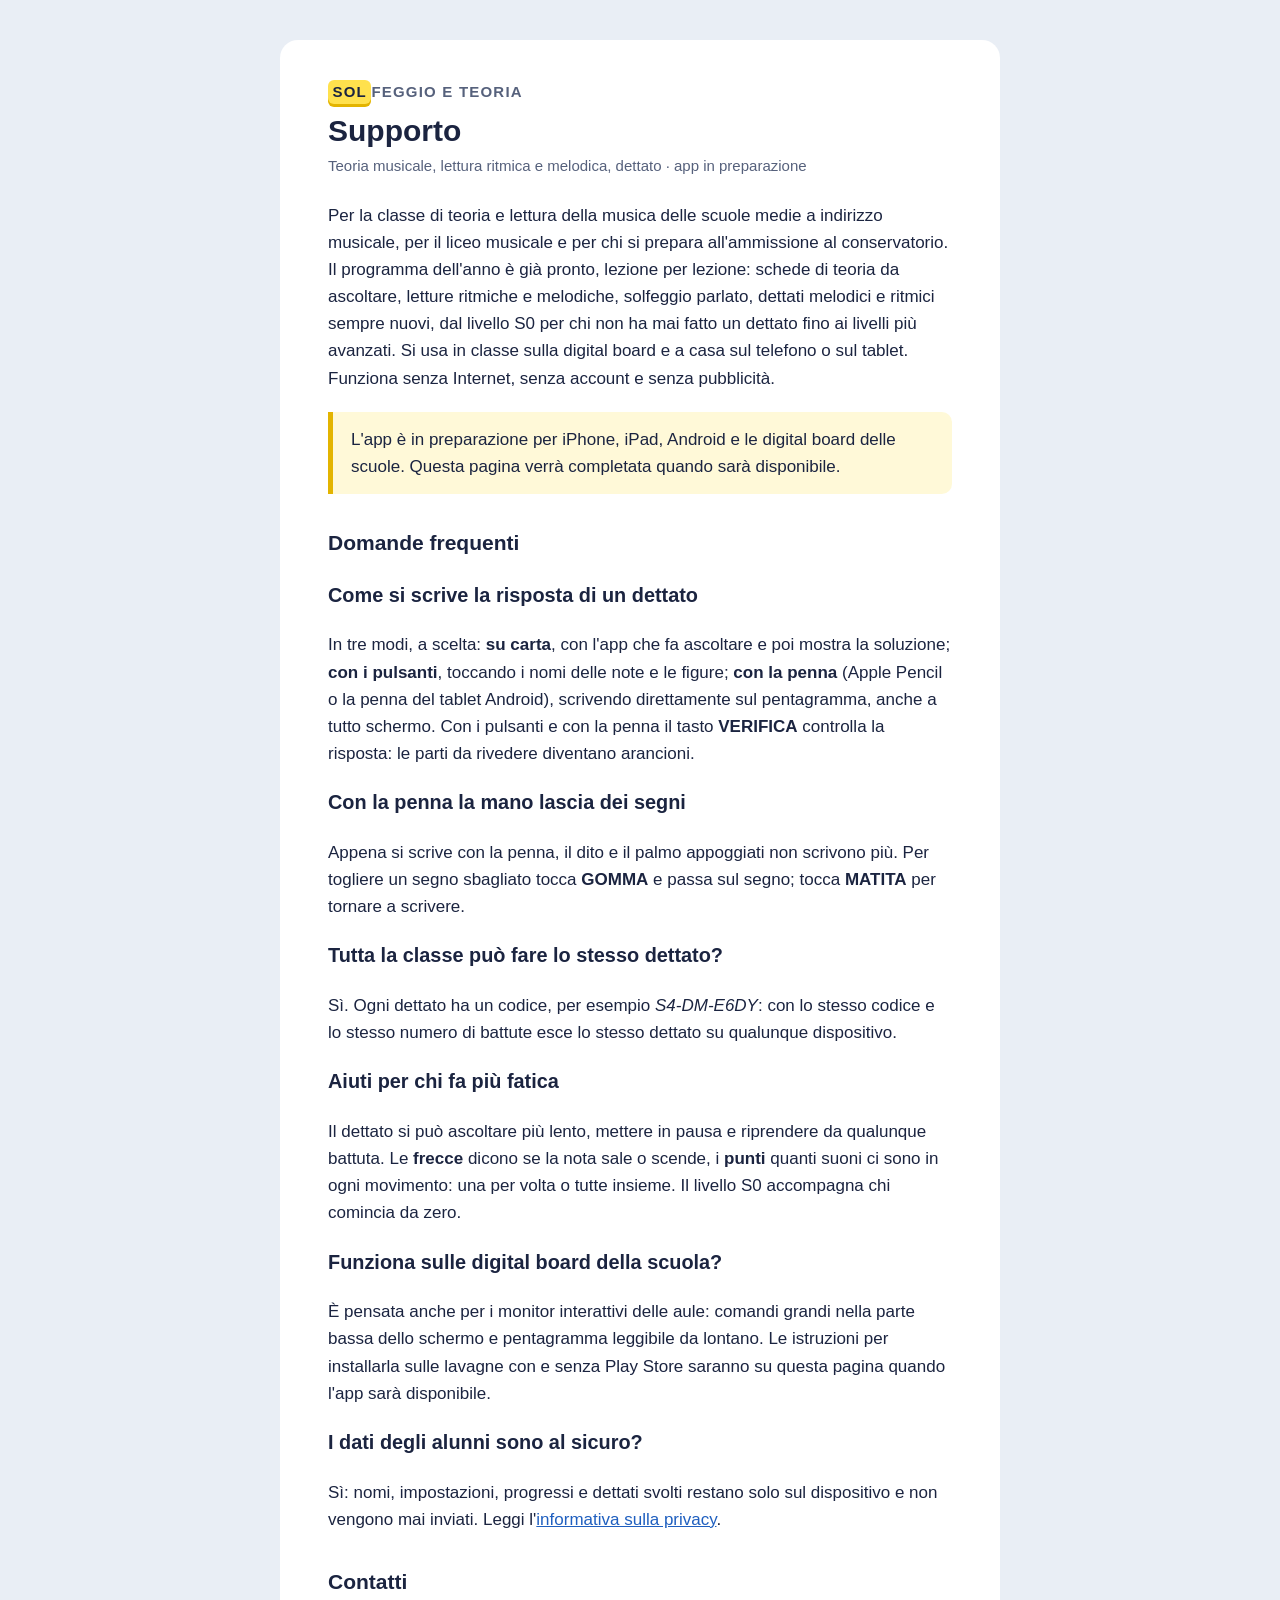
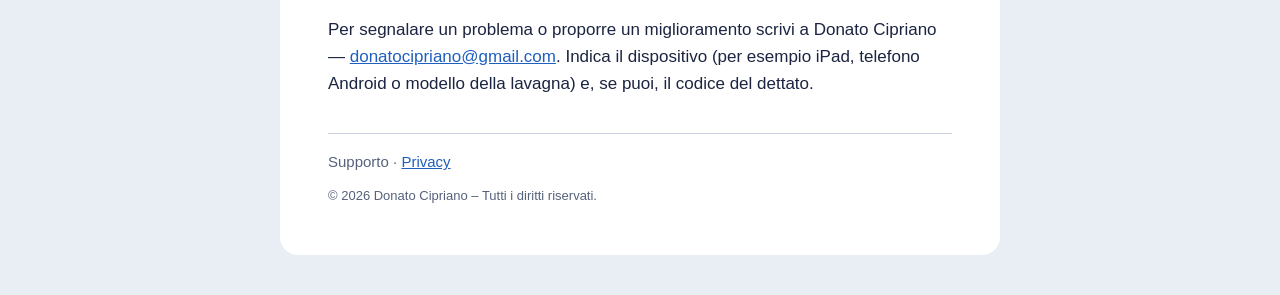
==== index.html @ b1e0a7ca "Sito di Solfeggio e Teoria: supporto e privacy Stessa forma del sito di Leggo e Scrivo: due pagine i" ====
<!doctype html>
<html lang="it">
<head>
<meta charset="utf-8">
<meta name="viewport" content="width=device-width, initial-scale=1">
<meta name="color-scheme" content="light dark">
<title>Solfeggio e Teoria — Supporto</title>
<meta name="description" content="Solfeggio e Teoria: teoria musicale, lettura ritmica e melodica e dettati, dalla scuola media al conservatorio. Aiuto e contatti.">
<link rel="stylesheet" href="style.css">
</head>
<body>
<main>
  <p class="brand"><b>SOL</b>FEGGIO E TEORIA</p>
  <h1>Supporto</h1>
  <p class="updated">Teoria musicale, lettura ritmica e melodica, dettato · app in preparazione</p>

  <p>Per la classe di teoria e lettura della musica delle scuole medie a indirizzo musicale, per il liceo musicale
  e per chi si prepara all'ammissione al conservatorio. Il programma dell'anno è già pronto, lezione per lezione:
  schede di teoria da ascoltare, letture ritmiche e melodiche, solfeggio parlato, dettati melodici e ritmici sempre nuovi,
  dal livello S0 per chi non ha mai fatto un dettato fino ai livelli più avanzati.
  Si usa in classe sulla digital board e a casa sul telefono o sul tablet.
  Funziona senza Internet, senza account e senza pubblicità.</p>

  <p class="summary">L'app è in preparazione per iPhone, iPad, Android e le digital board delle scuole.
  Questa pagina verrà completata quando sarà disponibile.</p>

  <h2>Domande frequenti</h2>

  <h3>Come si scrive la risposta di un dettato</h3>
  <p>In tre modi, a scelta: <strong>su carta</strong>, con l'app che fa ascoltare e poi mostra la soluzione;
  <strong>con i pulsanti</strong>, toccando i nomi delle note e le figure; <strong>con la penna</strong> (Apple Pencil
  o la penna del tablet Android), scrivendo direttamente sul pentagramma, anche a tutto schermo.
  Con i pulsanti e con la penna il tasto <strong>VERIFICA</strong> controlla la risposta: le parti da rivedere
  diventano arancioni.</p>

  <h3>Con la penna la mano lascia dei segni</h3>
  <p>Appena si scrive con la penna, il dito e il palmo appoggiati non scrivono più.
  Per togliere un segno sbagliato tocca <strong>GOMMA</strong> e passa sul segno; tocca <strong>MATITA</strong> per tornare a scrivere.</p>

  <h3>Tutta la classe può fare lo stesso dettato?</h3>
  <p>Sì. Ogni dettato ha un codice, per esempio <em>S4-DM-E6DY</em>: con lo stesso codice e lo stesso numero di battute
  esce lo stesso dettato su qualunque dispositivo.</p>

  <h3>Aiuti per chi fa più fatica</h3>
  <p>Il dettato si può ascoltare più lento, mettere in pausa e riprendere da qualunque battuta.
  Le <strong>frecce</strong> dicono se la nota sale o scende, i <strong>punti</strong> quanti suoni ci sono in ogni movimento:
  una per volta o tutte insieme. Il livello S0 accompagna chi comincia da zero.</p>

  <h3>Funziona sulle digital board della scuola?</h3>
  <p>È pensata anche per i monitor interattivi delle aule: comandi grandi nella parte bassa dello schermo e
  pentagramma leggibile da lontano. Le istruzioni per installarla sulle lavagne con e senza Play Store saranno
  su questa pagina quando l'app sarà disponibile.</p>

  <h3>I dati degli alunni sono al sicuro?</h3>
  <p>Sì: nomi, impostazioni, progressi e dettati svolti restano solo sul dispositivo e non vengono mai inviati.
  Leggi l'<a href="privacy.html">informativa sulla privacy</a>.</p>

  <h2>Contatti</h2>
  <p>Per segnalare un problema o proporre un miglioramento scrivi a Donato Cipriano —
  <a href="mailto:donatocipriano@gmail.com">donatocipriano@gmail.com</a>.
  Indica il dispositivo (per esempio iPad, telefono Android o modello della lavagna) e, se puoi, il codice del dettato.</p>

  <nav>Supporto · <a href="privacy.html">Privacy</a></nav>
  <p class="copy">© 2026 Donato Cipriano – Tutti i diritti riservati.</p>
</main>
</body>
</html>
---- style.css ----
/* Copyright © 2026 Donato Cipriano. Tutti i diritti riservati. */
/* Stesse tinte delle app della famiglia (Leggo e Scrivo), tema chiaro e scuro. Nessuna risorsa esterna. */
:root {
  --bg: #E9EEF5; --sheet: #FFFFFF; --ink: #1B2440; --muted: #56617C; --line: #CBD3E1;
  --mark: #FFE14D; --mark-edge: #E3B400; --link: #1F5FBF;
  color-scheme: light;
}
@media (prefers-color-scheme: dark) {
  :root:not([data-theme="light"]) {
    --bg: #121726; --sheet: #1B2236; --ink: #F1F3F8; --muted: #A7B0C6; --line: #303A55; --link: #86B4FF;
    color-scheme: dark;
  }
}
:root[data-theme="dark"] {
  --bg: #121726; --sheet: #1B2236; --ink: #F1F3F8; --muted: #A7B0C6; --line: #303A55; --link: #86B4FF;
  color-scheme: dark;
}

*, *::before, *::after { box-sizing: border-box; }
html { -webkit-text-size-adjust: 100%; }
body {
  margin: 0; background: var(--bg); color: var(--ink);
  font: 17px/1.6 -apple-system, BlinkMacSystemFont, "Segoe UI", Roboto, Verdana, sans-serif;
}
main {
  max-width: 720px; margin: 24px auto; padding: 28px 16px 36px;
  background: var(--sheet); border-radius: 18px;
}
@media (min-width: 760px) { main { padding: 40px 48px 48px; margin: 40px auto; } }

.brand { margin: 0 0 4px; font-size: 15px; font-weight: 700; letter-spacing: .08em; color: var(--muted); }
.brand b {
  display: inline-block; padding: 0 .3em; border-radius: 6px; color: #1B2440;
  background: var(--mark); box-shadow: 0 3px 0 var(--mark-edge);
}
h1 { margin: 8px 0 4px; font-size: 30px; line-height: 1.25; }
h2 { margin: 32px 0 8px; font-size: 21px; }
.updated { margin: 0 0 24px; color: var(--muted); font-size: 15px; }
.summary {
  margin: 20px 0; padding: 14px 18px; border-left: 5px solid var(--mark-edge);
  background: color-mix(in srgb, var(--mark) 22%, transparent); border-radius: 0 10px 10px 0;
}
ul { padding-left: 1.3em; }
li { margin: 4px 0; }
a { color: var(--link); }
nav { margin-top: 36px; padding-top: 16px; border-top: 1px solid var(--line); font-size: 15px; color: var(--muted); }
.en { margin-top: 36px; padding-top: 8px; border-top: 1px solid var(--line); color: var(--muted); font-size: 15px; }
.en h2 { color: var(--ink); font-size: 18px; }
.copy { margin: 12px 0 0; font-size: 13px; color: var(--muted); }
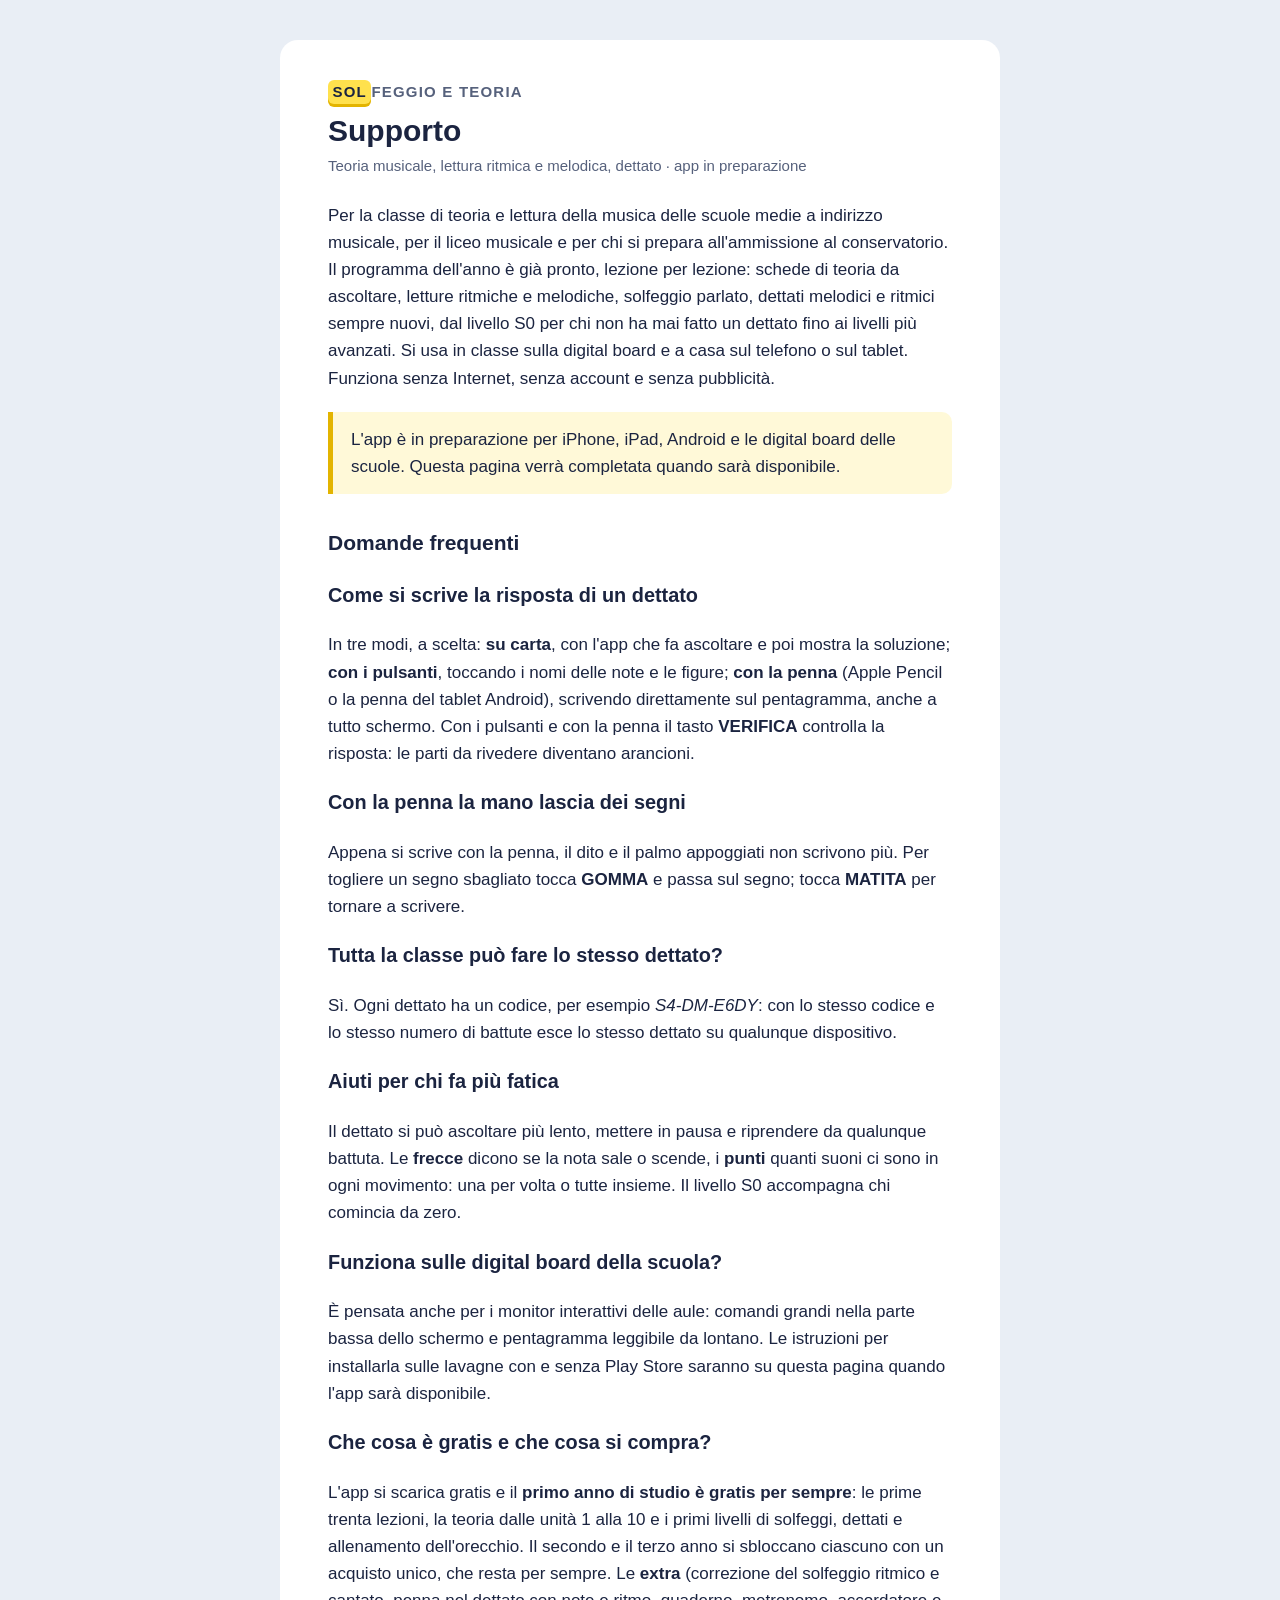
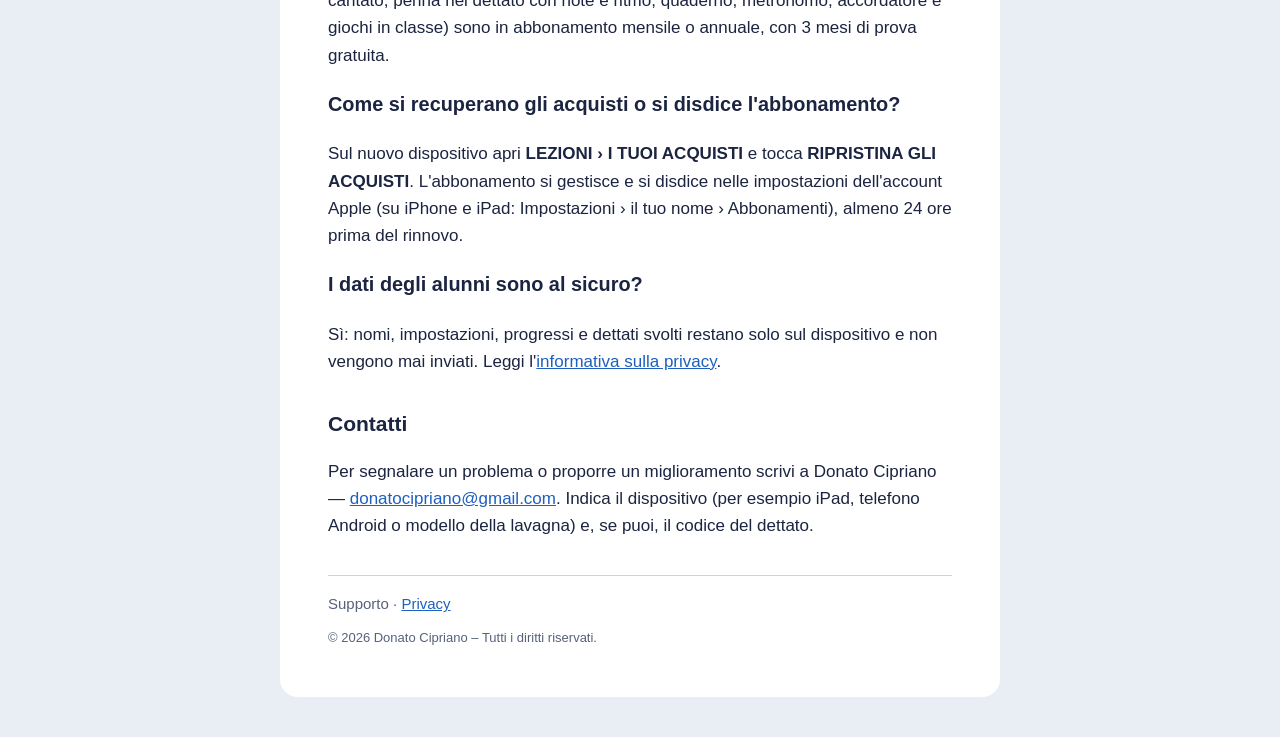
==== commit b33c5444: "Privacy e supporto: gli acquisti (primo anno gratis, secondo e terzo anno, extra in abbonamento), l'" ====
--- a/index.html
+++ b/index.html
@@ -51,6 +51,18 @@
   pentagramma leggibile da lontano. Le istruzioni per installarla sulle lavagne con e senza Play Store saranno
   su questa pagina quando l'app sarà disponibile.</p>
 
+  <h3>Che cosa è gratis e che cosa si compra?</h3>
+  <p>L'app si scarica gratis e il <strong>primo anno di studio è gratis per sempre</strong>: le prime trenta lezioni,
+  la teoria dalle unità 1 alla 10 e i primi livelli di solfeggi, dettati e allenamento dell'orecchio.
+  Il secondo e il terzo anno si sbloccano ciascuno con un acquisto unico, che resta per sempre.
+  Le <strong>extra</strong> (correzione del solfeggio ritmico e cantato, penna nel dettato con note e ritmo, quaderno,
+  metronomo, accordatore e giochi in classe) sono in abbonamento mensile o annuale, con 3 mesi di prova gratuita.</p>
+
+  <h3>Come si recuperano gli acquisti o si disdice l'abbonamento?</h3>
+  <p>Sul nuovo dispositivo apri <strong>LEZIONI › I TUOI ACQUISTI</strong> e tocca <strong>RIPRISTINA GLI ACQUISTI</strong>.
+  L'abbonamento si gestisce e si disdice nelle impostazioni dell'account Apple (su iPhone e iPad: Impostazioni › il tuo nome ›
+  Abbonamenti), almeno 24 ore prima del rinnovo.</p>
+
   <h3>I dati degli alunni sono al sicuro?</h3>
   <p>Sì: nomi, impostazioni, progressi e dettati svolti restano solo sul dispositivo e non vengono mai inviati.
   Leggi l'<a href="privacy.html">informativa sulla privacy</a>.</p>
